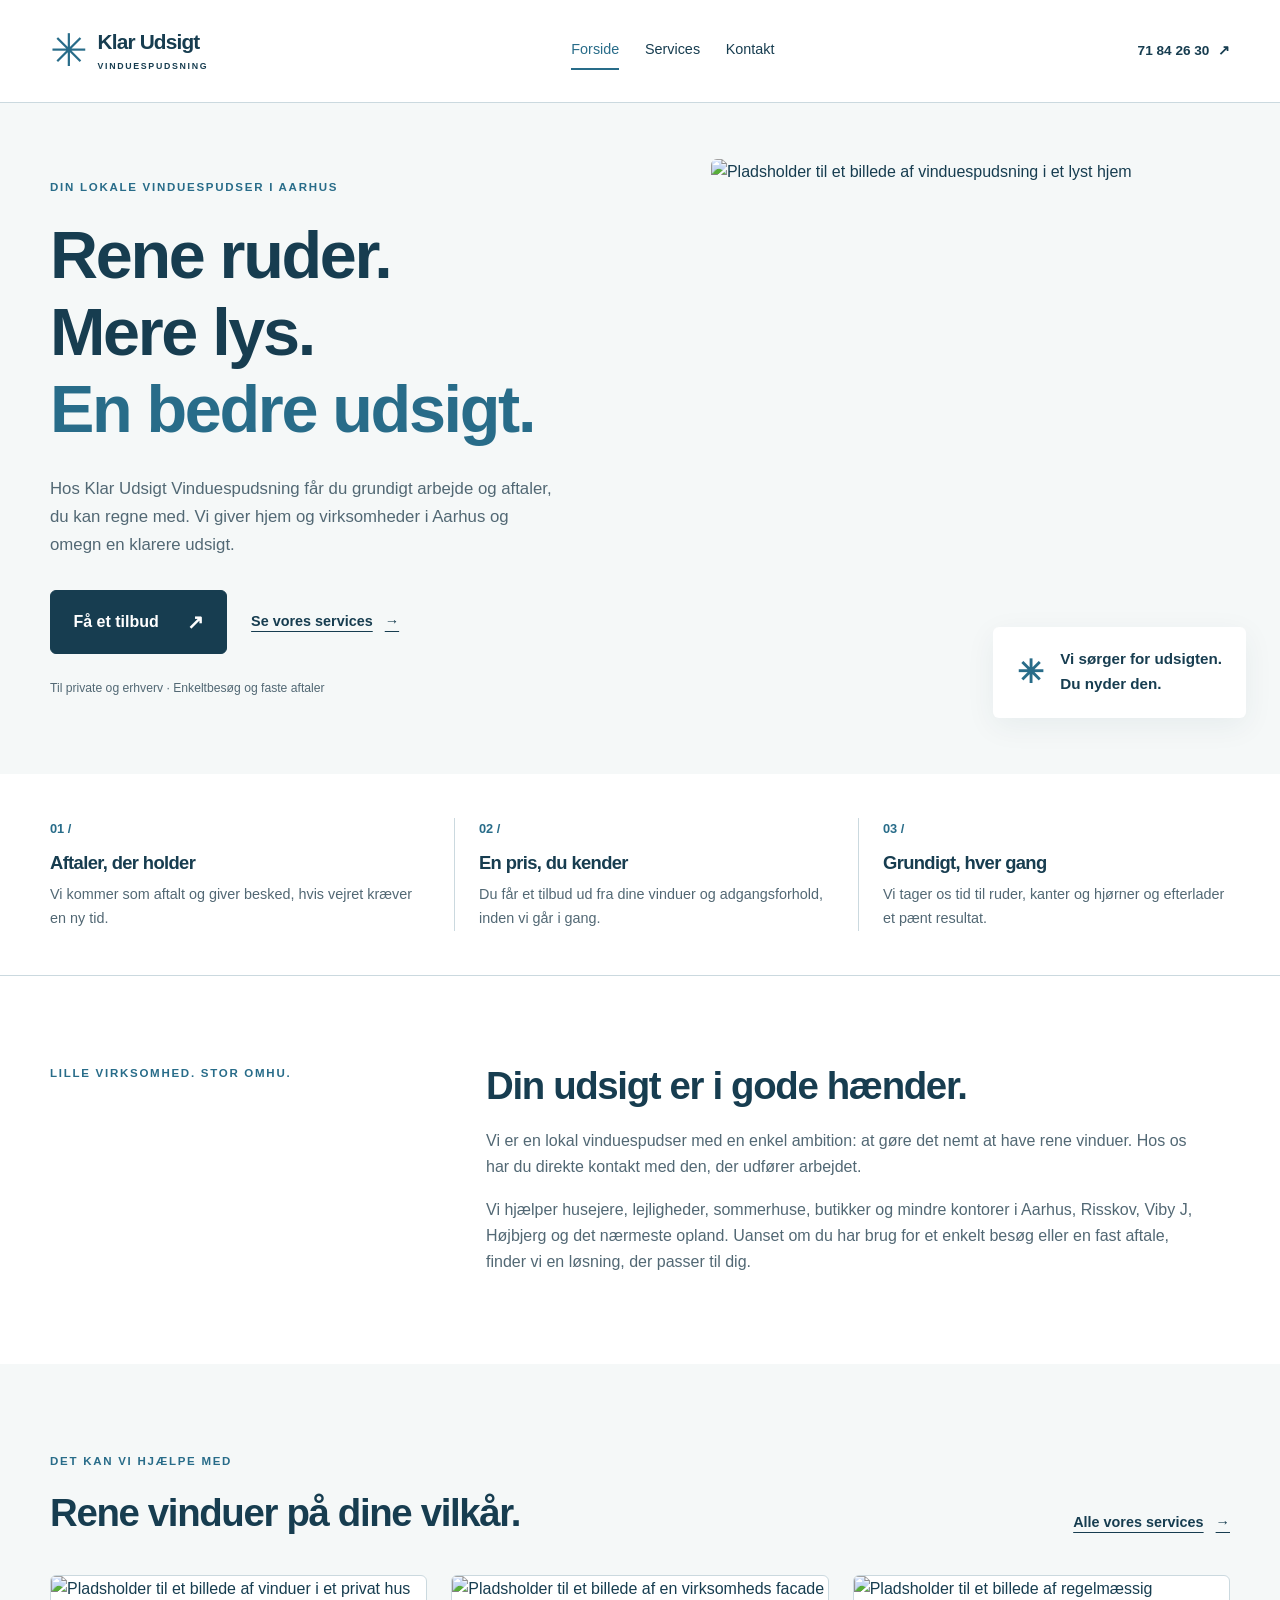
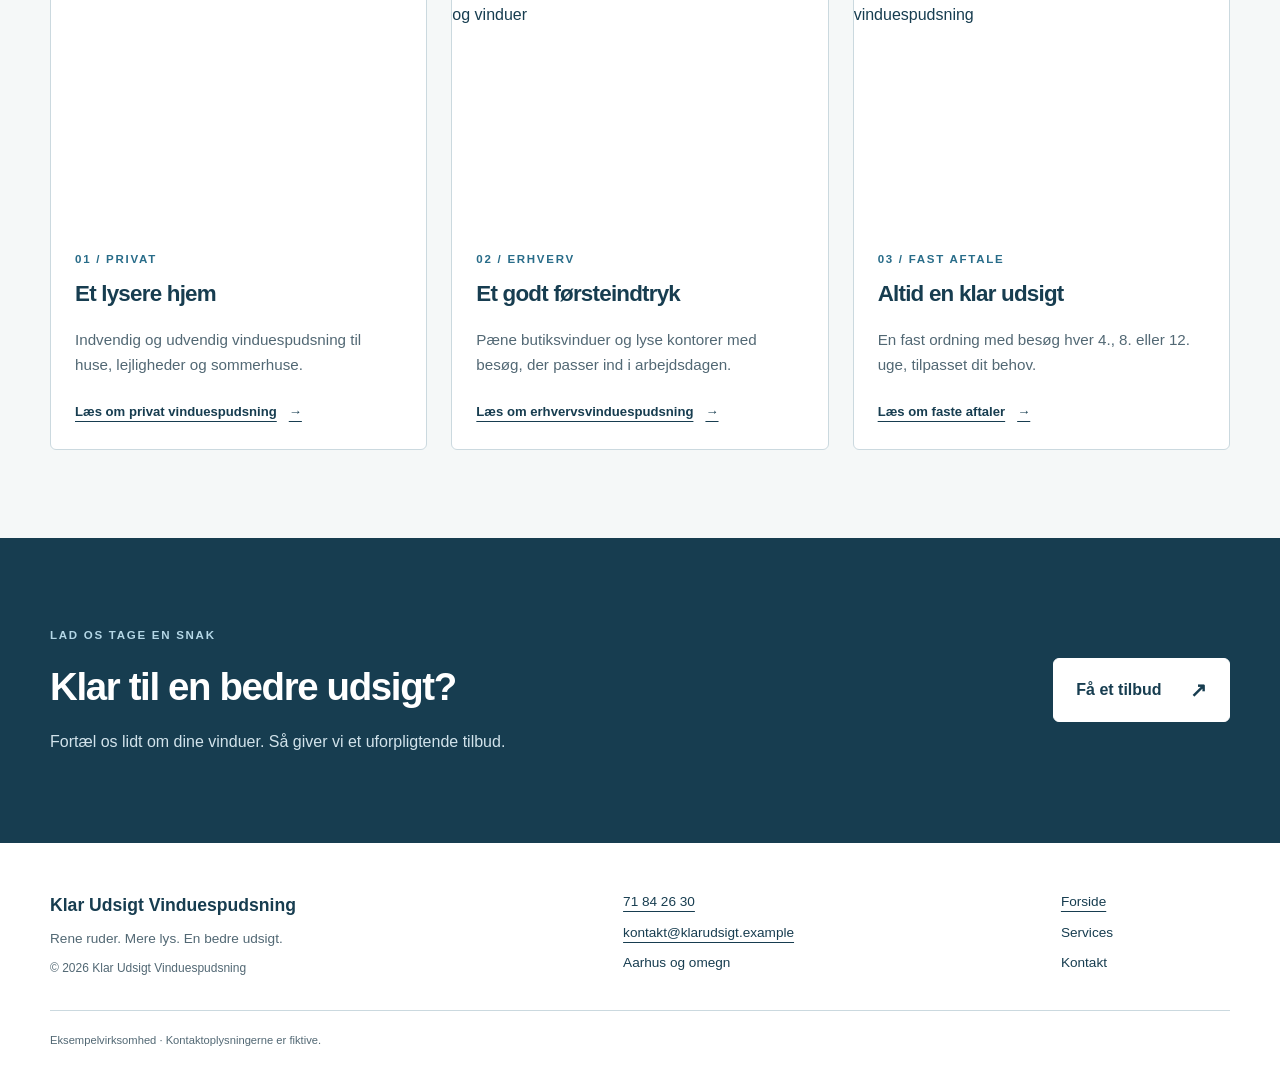
==== index.html @ b15b5b13 "Gjort filerne mere enkle" ====
<!DOCTYPE html>
<html lang="da">
<head>
    <meta charset="UTF-8">
    <meta name="viewport" content="width=device-width, initial-scale=1.0">
    <meta name="description" content="Klar Udsigt Vinduespudsning hjælper private og virksomheder i Aarhus og omegn med rene vinduer og faste aftaler.">
    <title>Din lokale vinduespudser | Klar Udsigt Vinduespudsning</title>
    <link rel="stylesheet" href="css/styles.css">
</head>
<body>
    <a class="skip-link" href="#main-content">Spring til indhold</a>
    <!-- Fælles header og navigation -->
    <header class="site-header">
        <div class="container header-content">
            <a class="brand" href="index.html" aria-label="Klar Udsigt Vinduespudsning – forside">
                <span class="brand-symbol" aria-hidden="true">✳</span>
                <span>Klar Udsigt<small>VINDUESPUDSNING</small></span>
            </a>
            <nav class="main-navigation" aria-label="Hovednavigation">
                <a href="index.html" class="is-current" aria-current="page">Forside</a>
                <a href="services.html">Services</a>
                <a href="contact.html">Kontakt</a>
            </nav>
            <a class="header-phone" href="tel:+4571842630">71 84 26 30 <span aria-hidden="true">↗</span></a>
        </div>
    </header>
    <main id="main-content">
        <!-- Hero med introduktion og tilbudsknap -->
        <section class="hero">
            <div class="container hero-layout">
                <div class="hero-content">
                    <p class="eyebrow">DIN LOKALE VINDUESPUDSER I AARHUS</p>
                    <h1>Rene ruder.<br>Mere lys.<br><span>En bedre udsigt.</span></h1>
                    <p class="hero-introduction">Hos Klar Udsigt Vinduespudsning får du grundigt arbejde og aftaler, du kan regne med. Vi giver hjem og virksomheder i Aarhus og omegn en klarere udsigt.</p>
                    <div class="button-group">
                        <a class="button" href="contact.html">Få et tilbud <span aria-hidden="true">↗</span></a>
                        <a class="text-link" href="services.html">Se vores services <span aria-hidden="true">→</span></a>
                    </div>
                    <p class="hero-note">Til private og erhverv · Enkeltbesøg og faste aftaler</p>
                </div>
                <figure class="hero-image">
                    <img src="https://placehold.co/900x1000/d9e9ee/254c60?text=Vinduespudsning%0Ai+et+lyst+hjem" alt="Pladsholder til et billede af vinduespudsning i et lyst hjem" width="900" height="1000" fetchpriority="high">
                    <figcaption><span aria-hidden="true">✳</span> Vi sørger for udsigten.<br>Du nyder den.</figcaption>
                </figure>
            </div>
        </section>
        <!-- Tre grunde til at vælge Klar Udsigt -->
        <section class="benefits" aria-labelledby="benefits-title">
            <div class="container">
                <h2 id="benefits-title" class="visually-hidden">Derfor vælger kunderne Klar Udsigt</h2>
                <div class="benefits-grid">
                    <article><span class="benefit-number">01 /</span><h3>Aftaler, der holder</h3><p>Vi kommer som aftalt og giver besked, hvis vejret kræver en ny tid.</p></article>
                    <article><span class="benefit-number">02 /</span><h3>En pris, du kender</h3><p>Du får et tilbud ud fra dine vinduer og adgangsforhold, inden vi går i gang.</p></article>
                    <article><span class="benefit-number">03 /</span><h3>Grundigt, hver gang</h3><p>Vi tager os tid til ruder, kanter og hjørner og efterlader et pænt resultat.</p></article>
                </div>
            </div>
        </section>
        <!-- Præsentation af virksomheden og arbejdsområdet -->
        <section class="section company-section">
            <div class="container company-layout">
                <p class="eyebrow">LILLE VIRKSOMHED. STOR OMHU.</p>
                <div><h2>Din udsigt er i gode hænder.</h2><p>Vi er en lokal vinduespudser med en enkel ambition: at gøre det nemt at have rene vinduer. Hos os har du direkte kontakt med den, der udfører arbejdet.</p><p>Vi hjælper husejere, lejligheder, sommerhuse, butikker og mindre kontorer i Aarhus, Risskov, Viby J, Højbjerg og det nærmeste opland. Uanset om du har brug for et enkelt besøg eller en fast aftale, finder vi en løsning, der passer til dig.</p></div>
            </div>
        </section>
        <!-- Udvalgte services -->
        <section class="section featured-services" aria-labelledby="services-title">
            <div class="container">
                <div class="section-heading"><div><p class="eyebrow">DET KAN VI HJÆLPE MED</p><h2 id="services-title">Rene vinduer på dine vilkår.</h2></div><a class="text-link" href="services.html">Alle vores services <span aria-hidden="true">→</span></a></div>
                <div class="service-grid">
                    <article class="service-card"><img src="https://placehold.co/600x400/e3edf0/254c60?text=Vinduer+i+privat+hus" alt="Pladsholder til et billede af vinduer i et privat hus" width="600" height="400" loading="lazy"><div class="service-card-content"><p class="eyebrow">01 / PRIVAT</p><h3>Et lysere hjem</h3><p>Indvendig og udvendig vinduespudsning til huse, lejligheder og sommerhuse.</p><a class="text-link" href="services.html#privat">Læs om privat vinduespudsning <span aria-hidden="true">→</span></a></div></article>
                    <article class="service-card"><img src="https://placehold.co/600x400/d5e4eb/254c60?text=Vinduer+i+butik+og+kontor" alt="Pladsholder til et billede af en virksomheds facade og vinduer" width="600" height="400" loading="lazy"><div class="service-card-content"><p class="eyebrow">02 / ERHVERV</p><h3>Et godt førsteindtryk</h3><p>Pæne butiksvinduer og lyse kontorer med besøg, der passer ind i arbejdsdagen.</p><a class="text-link" href="services.html#erhverv">Læs om erhvervsvinduespudsning <span aria-hidden="true">→</span></a></div></article>
                    <article class="service-card"><img src="https://placehold.co/600x400/e8eff1/254c60?text=Regelm%C3%A6ssig+vinduespudsning" alt="Pladsholder til et billede af regelmæssig vinduespudsning" width="600" height="400" loading="lazy"><div class="service-card-content"><p class="eyebrow">03 / FAST AFTALE</p><h3>Altid en klar udsigt</h3><p>En fast ordning med besøg hver 4., 8. eller 12. uge, tilpasset dit behov.</p><a class="text-link" href="services.html#abonnement">Læs om faste aftaler <span aria-hidden="true">→</span></a></div></article>
                </div>
            </div>
        </section>        <!-- Kontakt og tilbud -->
        <section class="contact-cta">
            <div class="container cta-layout"><div><p class="eyebrow">LAD OS TAGE EN SNAK</p><h2>Klar til en bedre udsigt?</h2><p>Fortæl os lidt om dine vinduer. Så giver vi et uforpligtende tilbud.</p></div><a class="button button-light" href="contact.html">Få et tilbud <span aria-hidden="true">↗</span></a></div>
        </section>
    </main>
    <!-- Fælles footer med kontaktoplysninger -->
    <footer class="site-footer">
        <div class="container footer-content">
            <div>
                <a class="footer-brand" href="index.html">Klar Udsigt Vinduespudsning</a>
                <p>Rene ruder. Mere lys. En bedre udsigt.</p>
                <p class="copyright">© 2026 Klar Udsigt Vinduespudsning</p>
            </div>
            <div class="footer-contact">
                <a href="tel:+4571842630">71 84 26 30</a>
                <a href="mailto:kontakt@klarudsigt.example">kontakt@klarudsigt.example</a>
                <span>Aarhus og omegn</span>
            </div>
            <nav class="footer-navigation" aria-label="Footernavigation">
                <a href="index.html" class="is-current" aria-current="page">Forside</a>
                <a href="services.html">Services</a>
                <a href="contact.html">Kontakt</a>
            </nav>
        </div>
        <div class="container demo-note">Eksempelvirksomhed · Kontaktoplysningerne er fiktive.</div>
    </footer>
</body>
</html>
---- css/styles.css ----
/* Fælles farver, afstande og typografi */
:root {
    --color-ink: #173d50;
    --color-muted: #526874;
    --color-accent: #286c89;
    --color-white: #ffffff;
    --color-surface: #f5f8f8;
    --color-blue-light: #e9f2f5;
    --color-border: #cbd9df;
    --space-small: 0.75rem;
    --space-medium: 1.5rem;
    --space-large: 3rem;
    --section-space: 4rem;
    --radius: 6px;
    --content-width: 1180px;
}

* { box-sizing: border-box; }
html { scroll-padding-top: 2rem; }
body {
    margin: 0;
    color: var(--color-ink);
    background: var(--color-white);
    font-family: "Segoe UI", Arial, sans-serif;
    font-size: 1rem;
    line-height: 1.65;
}
img { display: block; width: 100%; height: auto; }
a { color: inherit; text-underline-offset: 5px; }
a:hover { color: var(--color-accent); }
button, input, select, textarea { font: inherit; }
h1, h2, h3, p, figure { margin: 0; }
h1, h2, h3 { line-height: 1.15; letter-spacing: -0.035em; }
h1 { font-size: clamp(2.6rem, 5.2vw, 4.65rem); font-weight: 600; }
h1 span { color: var(--color-accent); }
h2 { font-size: clamp(1.9rem, 3vw, 2.75rem); font-weight: 600; }
h3 { font-size: 1.4rem; font-weight: 600; }
p { color: var(--color-muted); }
p + p { margin-top: 1rem; }
h2 + p, h3 + p { margin-top: 1.25rem; }
:focus-visible { outline: 3px solid #b16b00; outline-offset: 5px; }
.container { width: min(var(--content-width), calc(100% - 2.5rem)); margin-inline: auto; }
.section { padding-block: var(--section-space); }
.eyebrow { margin-bottom: 1.25rem; color: var(--color-accent); font-size: 0.72rem; font-weight: 700; letter-spacing: 0.15em; }
.visually-hidden {
    position: absolute;
    width: 1px;
    height: 1px;
    padding: 0;
    margin: -1px;
    overflow: hidden;
    clip-path: inset(50%);
    white-space: nowrap;
    border: 0;
}
.skip-link { position: absolute; top: -100px; left: 1rem; z-index: 10; padding: 1rem; background: var(--color-white); }
.skip-link:focus { top: 1rem; }

/* Header og navigation: synlige links også på mobil */
.site-header { border-bottom: 1px solid var(--color-border); }
.header-content { display: flex; flex-wrap: wrap; justify-content: space-between; align-items: center; gap: 1.25rem; padding-block: 1.25rem; }
.brand { display: flex; align-items: center; gap: 0.65rem; text-decoration: none; font-size: 1.3rem; font-weight: 700; line-height: 1.2; letter-spacing: -0.04em; }
.brand-symbol { color: var(--color-accent); font-size: 2.8rem; font-weight: 400; }
.brand small { display: block; margin-top: 0.4rem; font-size: 0.55rem; letter-spacing: 0.19em; }
.main-navigation { display: flex; justify-content: center; gap: 1.6rem; width: 100%; order: 3; }
.main-navigation a { padding-block: 0.4rem; text-decoration: none; font-size: 0.9rem; border-bottom: 2px solid transparent; }
.main-navigation .is-current { color: var(--color-accent); border-bottom-color: var(--color-accent); }
.header-phone { font-size: 0.85rem; font-weight: 600; text-decoration: none; }
.header-phone span { margin-left: 0.3rem; }

/* Knapper og tekstlinks */
.button { display: inline-flex; justify-content: center; align-items: center; gap: 1.75rem; padding: 0.9rem 1.4rem; border: 1px solid var(--color-ink); border-radius: var(--radius); background: var(--color-ink); color: var(--color-white); text-decoration: none; font-weight: 600; cursor: pointer; transition: background-color 160ms ease, color 160ms ease; }
.button:hover { background: var(--color-accent); border-color: var(--color-accent); color: var(--color-white); }
.button span { font-size: 1.25rem; }
.button-light { background: var(--color-white); border-color: var(--color-white); color: var(--color-ink); }
.text-link { display: inline-flex; align-items: center; gap: 0.75rem; font-size: 0.9rem; font-weight: 600; text-decoration-thickness: 1px; }
.button-group { display: flex; flex-wrap: wrap; align-items: center; gap: var(--space-medium); margin-top: 2rem; }

/* Forsidens hero */
.hero { background: var(--color-surface); padding-block: 3rem; }
.hero-layout { display: grid; gap: var(--space-large); align-items: center; }
.hero-introduction { max-width: 32rem; margin-top: 1.75rem; font-size: 1.05rem; }
.hero-note { margin-top: 1.5rem; font-size: 0.76rem; }
.hero-image { position: relative; padding-bottom: 1.5rem; }
.hero-image img { aspect-ratio: 9 / 10; object-fit: cover; border-radius: var(--radius); }
.hero-image figcaption { position: absolute; right: 1rem; bottom: 0; padding: 1.2rem 1.5rem; border-radius: var(--radius); background: var(--color-white); color: var(--color-ink); font-size: 0.95rem; font-weight: 600; box-shadow: 0 8px 30px #173d5010; }
.hero-image figcaption span { float: left; margin-right: 1rem; font-size: 2rem; color: var(--color-accent); }

/* Fordele, virksomhedspræsentation og servicekort */
.benefits { padding-block: 2.75rem; border-bottom: 1px solid var(--color-border); }
.benefits-grid { display: grid; gap: 2rem; }
.benefit-number { display: block; margin-bottom: 0.8rem; color: var(--color-accent); font-size: 0.8rem; font-weight: 600; }
.benefits h3 { font-size: 1.15rem; }
.benefits p { margin-top: 0.65rem; font-size: 0.9rem; }
.company-layout { display: grid; gap: var(--space-medium); }
.company-layout > div { max-width: 45rem; }
.featured-services { background: var(--color-surface); }
.section-heading { display: flex; flex-direction: column; gap: 1.5rem; margin-bottom: 2.5rem; }
.service-grid { display: grid; gap: var(--space-medium); }
.service-card { overflow: hidden; background: var(--color-white); border: 1px solid var(--color-border); border-radius: var(--radius); }
.service-card img { aspect-ratio: 3 / 2; object-fit: cover; }
.service-card-content { padding: 1.5rem; }
.service-card .eyebrow { margin-bottom: 0.75rem; }
.service-card p:not(.eyebrow) { font-size: 0.95rem; }
.service-card .text-link { margin-top: 1.5rem; font-size: 0.82rem; }
.contact-cta { padding-block: var(--section-space); background: var(--color-ink); }
.cta-layout { display: flex; flex-direction: column; align-items: flex-start; gap: 2rem; }
.contact-cta h2 { color: var(--color-white); }
.contact-cta p { color: #d2e3eb; }
.contact-cta .eyebrow { color: #b4d7e6; }

/* Servicesidens introduktion og artikler */
.page-introduction { padding-block: var(--section-space); background: var(--color-blue-light); }
.page-introduction p:not(.eyebrow) { max-width: 42rem; margin-top: 1.5rem; }
.service-detail { display: grid; align-items: center; gap: 2rem; scroll-margin-top: 2rem; }
.service-detail + .service-detail { margin-top: var(--space-large); padding-top: var(--space-large); border-top: 1px solid var(--color-border); }
.service-detail img { border-radius: var(--radius); }
.service-benefits { padding-left: 1.2rem; margin-block: 1.5rem; color: var(--color-muted); }
.service-benefits li { padding-left: 0.35rem; margin-bottom: 0.6rem; }
.service-benefits li::marker { color: var(--color-accent); }

/* Kontaktoplysninger og formular */
.contact-layout { display: grid; gap: var(--space-large); }
.contact-details dl { margin-top: 2rem; }
.contact-details dt { margin-top: 1.5rem; color: var(--color-muted); font-size: 0.8rem; font-weight: 600; }
.contact-details dd { margin: 0.3rem 0 0; }
.contact-details a { overflow-wrap: anywhere; }
.contact-demo-note { max-width: 24rem; margin-top: 2rem; font-size: 0.8rem; }
.form-panel { padding: 1.5rem; border-radius: var(--radius); background: var(--color-surface); border: 1px solid var(--color-border); }
.form-panel h2 { font-size: 1.75rem; }
.form-panel > p { font-size: 0.85rem; }
.contact-form { display: grid; gap: var(--space-medium); margin-top: 2rem; }
.form-row { display: grid; gap: var(--space-medium); }
.form-field { display: grid; gap: 0.5rem; min-width: 0; }
.form-field label { font-size: 0.85rem; font-weight: 600; }
.form-field input, .form-field select, .form-field textarea { width: 100%; min-width: 0; padding: 0.8rem; border: 1px solid #9bafb9; border-radius: 4px; color: var(--color-ink); background: var(--color-white); }
.form-field input::placeholder, .form-field textarea::placeholder { color: #607581; opacity: 1; }
.form-field textarea { resize: vertical; }
.contact-form .button { justify-self: start; }
.button:disabled, .button:disabled:hover { background: #dce5e9; border-color: #dce5e9; color: #526874; cursor: not-allowed; }
.quote-information { padding-block: var(--section-space); background: var(--color-blue-light); }
.quote-layout { display: grid; gap: 1.5rem; align-items: center; }

/* Fælles footer */
.site-footer { padding-block: 3rem 1.5rem; }
.footer-content { display: grid; gap: 2rem; }
.footer-brand { font-size: 1.1rem; font-weight: 600; text-decoration: none; }
.site-footer p, .footer-contact, .footer-navigation { font-size: 0.85rem; }
.site-footer p { margin-top: 0.5rem; }
.footer-contact, .footer-navigation { display: flex; flex-direction: column; align-items: flex-start; gap: 0.5rem; }
.footer-contact a { overflow-wrap: anywhere; }
.footer-navigation a { text-decoration: none; }
.footer-navigation .is-current { text-decoration: underline; }
.copyright { font-size: 0.75rem !important; }
.demo-note { padding-top: 1.25rem; margin-top: 2rem; border-top: 1px solid var(--color-border); color: var(--color-muted); font-size: 0.7rem; }

/* Tablet: mere plads og kolonner */
@media (min-width: 640px) {
    .container { width: min(var(--content-width), calc(100% - 4rem)); }
    .main-navigation { width: auto; order: 0; }
    .header-phone { display: none; }
    .benefits-grid { grid-template-columns: repeat(3, 1fr); }
    .benefits-grid article + article { padding-left: 1.5rem; border-left: 1px solid var(--color-border); }
    .hero-image { max-width: 34rem; }
    .form-row { grid-template-columns: repeat(2, minmax(0, 1fr)); }
    .form-panel { padding: 2rem; }
    .footer-content { grid-template-columns: 1.5fr 1fr; }
    .footer-navigation { flex-direction: row; gap: 1.5rem; }
}

/* Desktop: fuldt layout */
@media (min-width: 960px) {
    :root { --section-space: 5.5rem; }
    .header-content { padding-block: 1.5rem; }
    .header-phone { display: block; }
    .hero { padding-block: 3.5rem; }
    .hero-layout { grid-template-columns: 1.15fr 1fr; gap: 4rem; }
    .hero-image { max-width: none; }
    .hero-image img { max-height: 535px; }
    .hero-image figcaption { right: -1rem; }
    .company-layout { grid-template-columns: 1fr 2fr; gap: 4rem; }
    .section-heading { flex-direction: row; justify-content: space-between; align-items: flex-end; }
    .service-grid { grid-template-columns: repeat(3, 1fr); }
    .cta-layout { flex-direction: row; justify-content: space-between; align-items: center; }
    .cta-layout .button { flex-shrink: 0; }
    .service-detail { grid-template-columns: 1fr 1fr; gap: 4rem; }
    .service-detail:nth-child(even) img { order: 2; }
    .service-detail + .service-detail { margin-top: 4rem; padding-top: 4rem; }
    .contact-layout { grid-template-columns: 0.85fr 1.35fr; gap: 5rem; }
    .quote-layout { grid-template-columns: 1fr 1fr; gap: 5rem; }
    .footer-content { grid-template-columns: 1.6fr 1.2fr 0.5fr; }
    .footer-navigation { flex-direction: column; gap: 0.5rem; }
}

@media (prefers-reduced-motion: reduce) {
    .button { transition: none; }
}
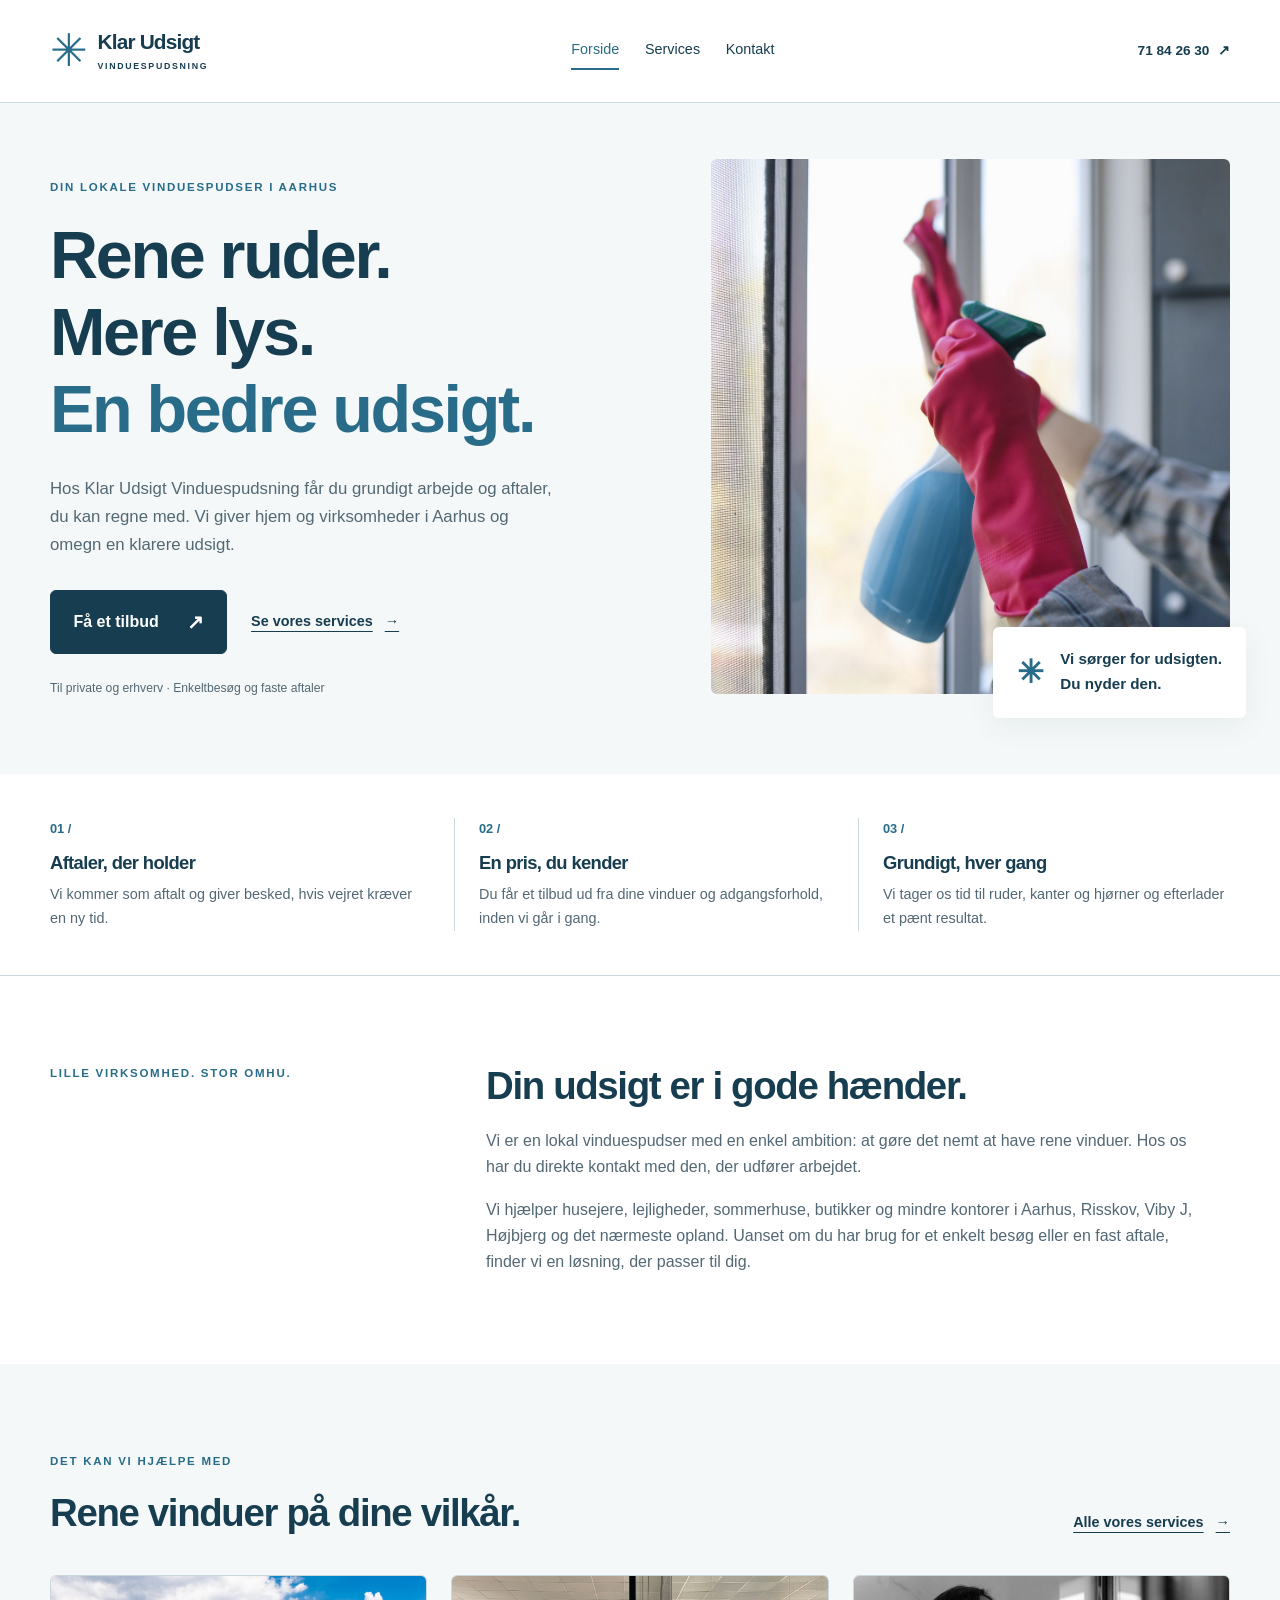
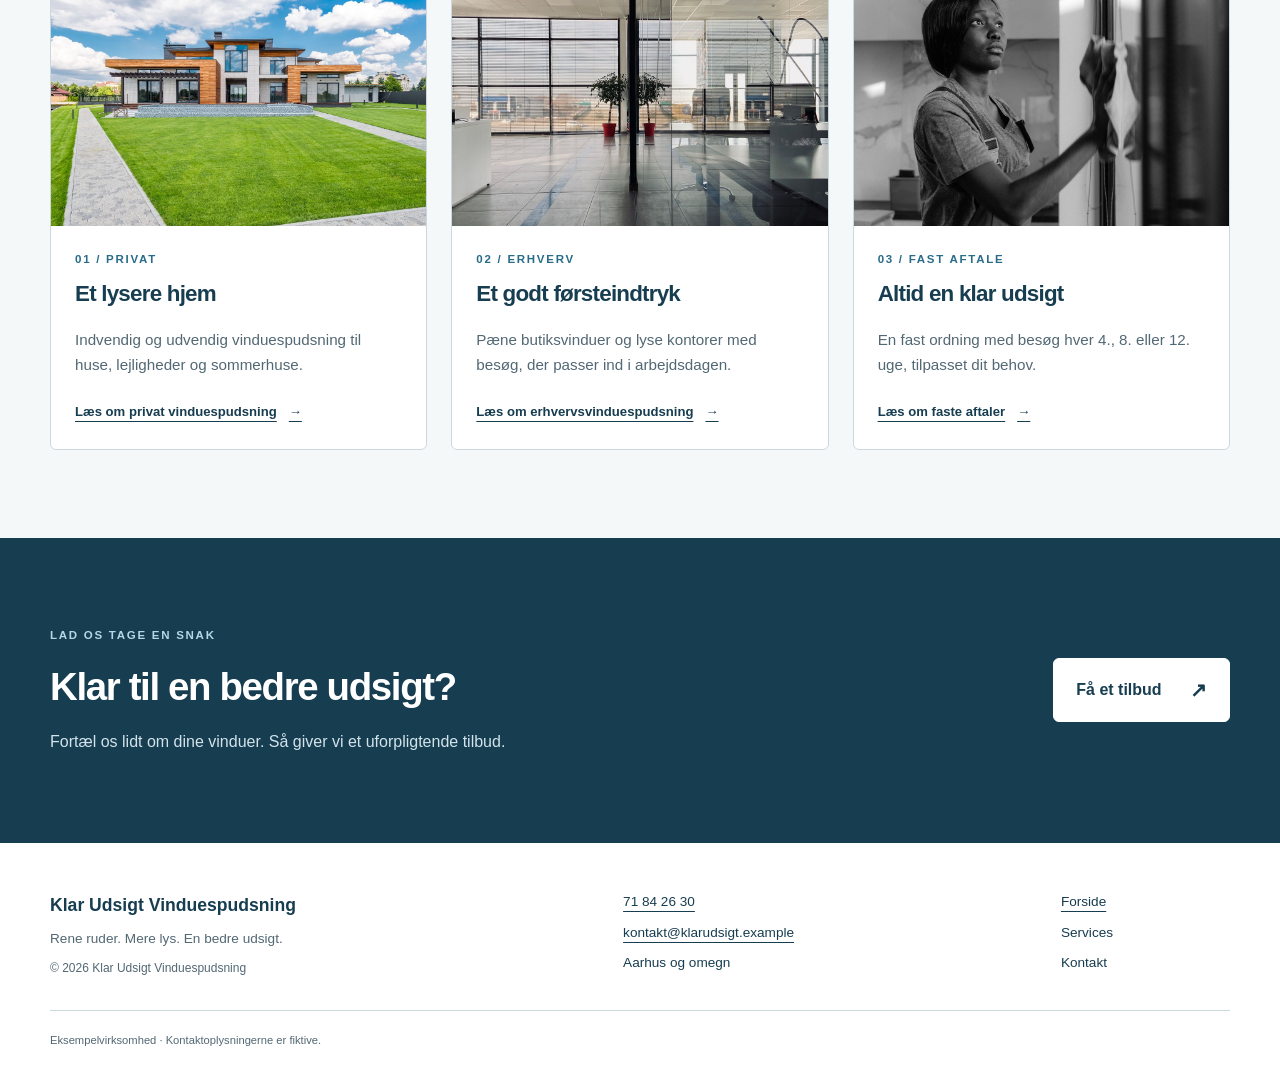
==== commit 4e702290: "fotos" ====
--- a/index.html
+++ b/index.html
@@ -24,6 +24,12 @@
             <a class="header-phone" href="tel:+4571842630">71 84 26 30 <span aria-hidden="true">↗</span></a>
         </div>
     </header>
+    <!-- Stockfotos fra Pexels (ikke billeder af eksempelvirksomheden):
+         https://www.pexels.com/photo/a-person-cleaning-a-glass-window-4440540/
+         https://www.pexels.com/photo/exterior-of-modern-house-with-glass-doors-and-panoramic-windows-7031607/
+         https://www.pexels.com/photo/stylish-interior-of-modern-office-with-glass-walls-3801167/
+         https://www.pexels.com/photo/woman-wearing-a-jumper-cleaning-a-glass-window-6197114/
+    -->
     <main id="main-content">
         <!-- Hero med introduktion og tilbudsknap -->
         <section class="hero">
@@ -39,7 +45,7 @@
                     <p class="hero-note">Til private og erhverv · Enkeltbesøg og faste aftaler</p>
                 </div>
                 <figure class="hero-image">
-                    <img src="https://placehold.co/900x1000/d9e9ee/254c60?text=Vinduespudsning%0Ai+et+lyst+hjem" alt="Pladsholder til et billede af vinduespudsning i et lyst hjem" width="900" height="1000" fetchpriority="high">
+                    <img src="images/vinduespudsning.jpg" alt="Hænder med handsker og sprayflaske under rengøring af et vindue" width="1200" height="1800" fetchpriority="high">
                     <figcaption><span aria-hidden="true">✳</span> Vi sørger for udsigten.<br>Du nyder den.</figcaption>
                 </figure>
             </div>
@@ -67,9 +73,9 @@
             <div class="container">
                 <div class="section-heading"><div><p class="eyebrow">DET KAN VI HJÆLPE MED</p><h2 id="services-title">Rene vinduer på dine vilkår.</h2></div><a class="text-link" href="services.html">Alle vores services <span aria-hidden="true">→</span></a></div>
                 <div class="service-grid">
-                    <article class="service-card"><img src="https://placehold.co/600x400/e3edf0/254c60?text=Vinduer+i+privat+hus" alt="Pladsholder til et billede af vinduer i et privat hus" width="600" height="400" loading="lazy"><div class="service-card-content"><p class="eyebrow">01 / PRIVAT</p><h3>Et lysere hjem</h3><p>Indvendig og udvendig vinduespudsning til huse, lejligheder og sommerhuse.</p><a class="text-link" href="services.html#privat">Læs om privat vinduespudsning <span aria-hidden="true">→</span></a></div></article>
-                    <article class="service-card"><img src="https://placehold.co/600x400/d5e4eb/254c60?text=Vinduer+i+butik+og+kontor" alt="Pladsholder til et billede af en virksomheds facade og vinduer" width="600" height="400" loading="lazy"><div class="service-card-content"><p class="eyebrow">02 / ERHVERV</p><h3>Et godt førsteindtryk</h3><p>Pæne butiksvinduer og lyse kontorer med besøg, der passer ind i arbejdsdagen.</p><a class="text-link" href="services.html#erhverv">Læs om erhvervsvinduespudsning <span aria-hidden="true">→</span></a></div></article>
-                    <article class="service-card"><img src="https://placehold.co/600x400/e8eff1/254c60?text=Regelm%C3%A6ssig+vinduespudsning" alt="Pladsholder til et billede af regelmæssig vinduespudsning" width="600" height="400" loading="lazy"><div class="service-card-content"><p class="eyebrow">03 / FAST AFTALE</p><h3>Altid en klar udsigt</h3><p>En fast ordning med besøg hver 4., 8. eller 12. uge, tilpasset dit behov.</p><a class="text-link" href="services.html#abonnement">Læs om faste aftaler <span aria-hidden="true">→</span></a></div></article>
+                    <article class="service-card"><img src="images/privat-hus.jpg" alt="Moderne hus med store vinduer og glasdøre mod haven" width="1200" height="801" loading="lazy"><div class="service-card-content"><p class="eyebrow">01 / PRIVAT</p><h3>Et lysere hjem</h3><p>Indvendig og udvendig vinduespudsning til huse, lejligheder og sommerhuse.</p><a class="text-link" href="services.html#privat">Læs om privat vinduespudsning <span aria-hidden="true">→</span></a></div></article>
+                    <article class="service-card"><img src="images/kontorvinduer.jpg" alt="Lyst kontor med store vinduer og indvendige glasvægge" width="1200" height="1600" loading="lazy"><div class="service-card-content"><p class="eyebrow">02 / ERHVERV</p><h3>Et godt førsteindtryk</h3><p>Pæne butiksvinduer og lyse kontorer med besøg, der passer ind i arbejdsdagen.</p><a class="text-link" href="services.html#erhverv">Læs om erhvervsvinduespudsning <span aria-hidden="true">→</span></a></div></article>
+                    <article class="service-card"><img src="images/fast-vinduespudsning.jpg" alt="Vinduespudser rengør et vindue med en klud" width="1200" height="1800" loading="lazy"><div class="service-card-content"><p class="eyebrow">03 / FAST AFTALE</p><h3>Altid en klar udsigt</h3><p>En fast ordning med besøg hver 4., 8. eller 12. uge, tilpasset dit behov.</p><a class="text-link" href="services.html#abonnement">Læs om faste aftaler <span aria-hidden="true">→</span></a></div></article>
                 </div>
             </div>
         </section>        <!-- Kontakt og tilbud -->
--- a/css/styles.css
+++ b/css/styles.css
@@ -114,7 +114,7 @@
 .page-introduction p:not(.eyebrow) { max-width: 42rem; margin-top: 1.5rem; }
 .service-detail { display: grid; align-items: center; gap: 2rem; scroll-margin-top: 2rem; }
 .service-detail + .service-detail { margin-top: var(--space-large); padding-top: var(--space-large); border-top: 1px solid var(--color-border); }
-.service-detail img { border-radius: var(--radius); }
+.service-detail img { aspect-ratio: 4 / 3; object-fit: cover; border-radius: var(--radius); }
 .service-benefits { padding-left: 1.2rem; margin-block: 1.5rem; color: var(--color-muted); }
 .service-benefits li { padding-left: 0.35rem; margin-bottom: 0.6rem; }
 .service-benefits li::marker { color: var(--color-accent); }
@@ -195,3 +195,11 @@
 @media (prefers-reduced-motion: reduce) {
     .button { transition: none; }
 }
+
+/* Områdekort på kontaktsiden */
+.location-section { padding-top: 0; }
+.location-section .section-heading { align-items: flex-start; }
+.location-section .section-heading > div { max-width: 42rem; }
+.location-section .text-link { flex-shrink: 0; }
+.location-map { display: block; width: 100%; height: 420px; border: 1px solid var(--color-border); border-radius: var(--radius); }
+.map-caption { margin-top: 0.75rem; font-size: 0.8rem; }
